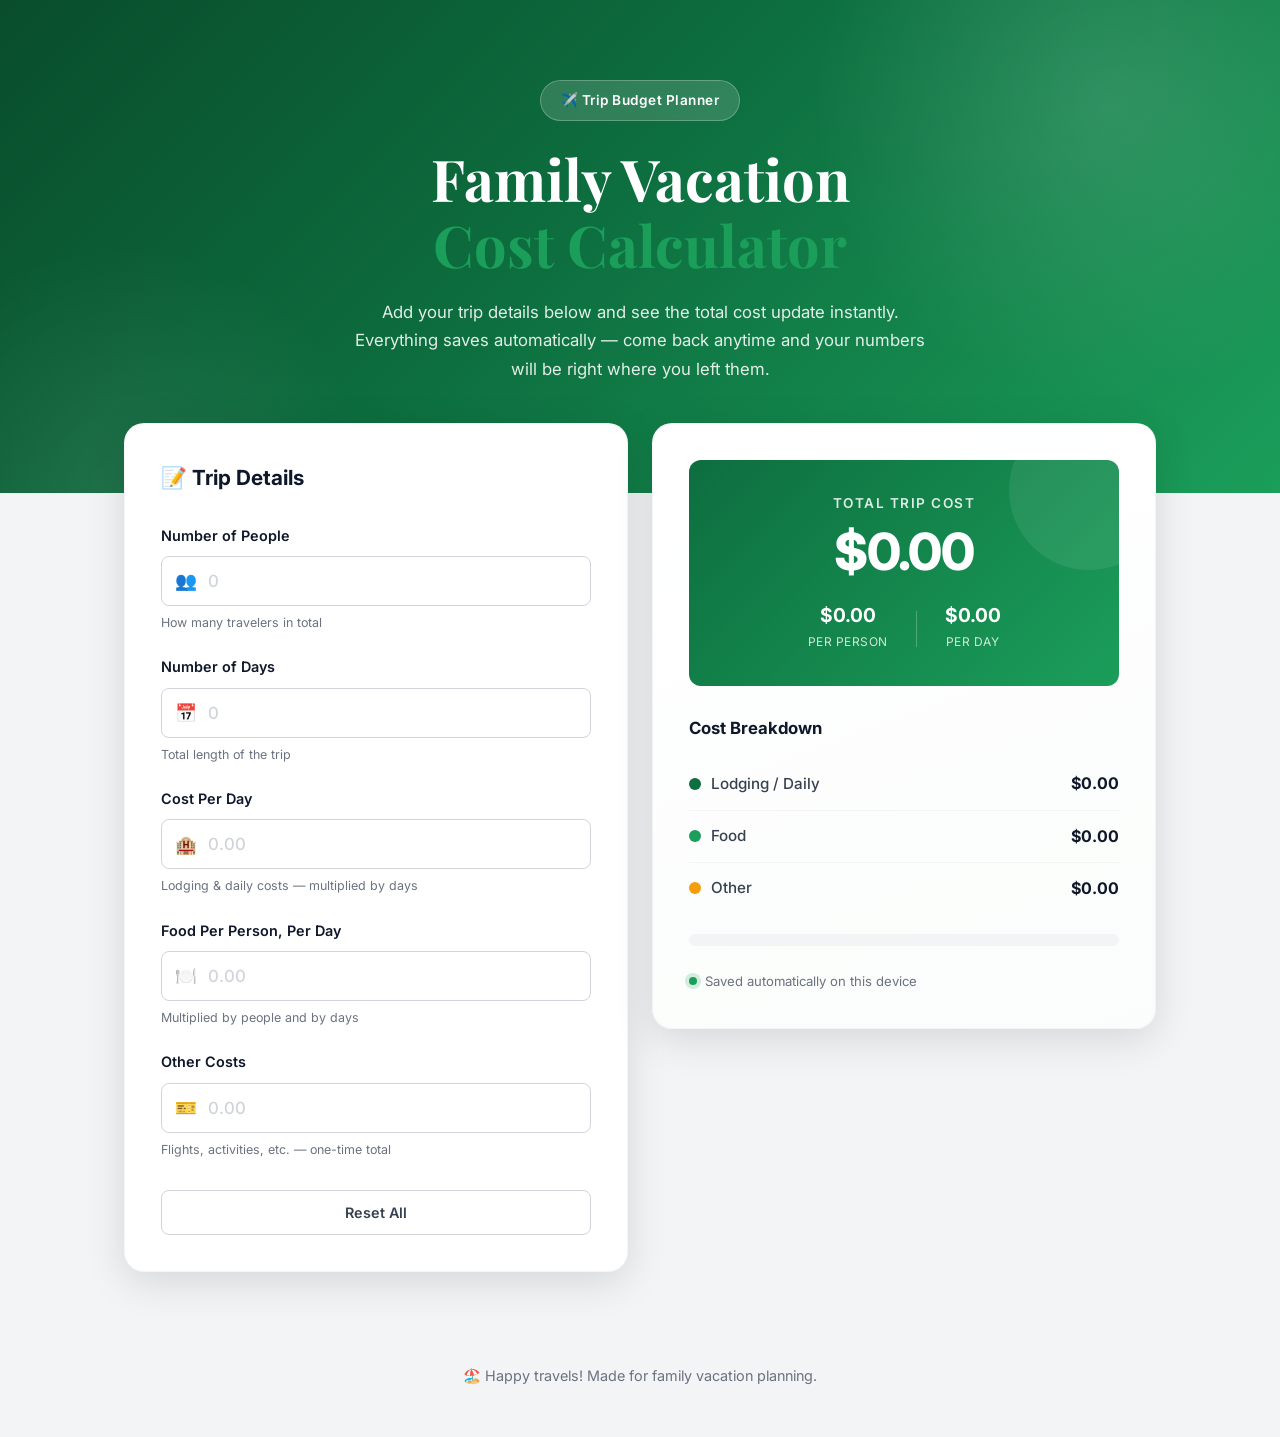
==== vacation-calculator.html @ 52aa3be4 "Add family vacation cost calculator Standalone page that totals a trip from number of people, days, " ====
<!DOCTYPE html>
<html lang="en">
<head>
  <meta charset="UTF-8">
  <meta name="viewport" content="width=device-width, initial-scale=1.0">
  <title>Family Vacation Cost Calculator</title>
  <meta name="description" content="Plan your family vacation budget. Calculate the total cost based on days, daily costs, food, extras, and the number of people.">
  <link rel="preconnect" href="https://fonts.googleapis.com">
  <link rel="preconnect" href="https://fonts.gstatic.com" crossorigin>
  <link href="https://fonts.googleapis.com/css2?family=Inter:wght@300;400;500;600;700;800&family=Playfair+Display:wght@600;700&display=swap" rel="stylesheet">
  <link rel="stylesheet" href="vacation-calculator.css">
</head>
<body>
  <!-- Header -->
  <header class="vc-hero">
    <div class="vc-hero-bg"></div>
    <div class="vc-container vc-hero-content">
      <span class="vc-badge">&#9992;&#65039; Trip Budget Planner</span>
      <h1>Family Vacation<br><span class="vc-accent">Cost Calculator</span></h1>
      <p class="vc-hero-sub">Add your trip details below and see the total cost update instantly. Everything saves automatically &mdash; come back anytime and your numbers will be right where you left them.</p>
    </div>
  </header>

  <!-- Calculator -->
  <main class="vc-main">
    <div class="vc-container">
      <div class="vc-grid">

        <!-- Inputs -->
        <section class="vc-card vc-inputs" aria-label="Trip details">
          <h2 class="vc-card-title">&#128221; Trip Details</h2>

          <div class="vc-field">
            <label for="people">Number of People</label>
            <div class="vc-input-wrap">
              <span class="vc-input-icon">&#128101;</span>
              <input type="number" id="people" min="0" step="1" inputmode="numeric" placeholder="0">
            </div>
            <small class="vc-hint">How many travelers in total</small>
          </div>

          <div class="vc-field">
            <label for="days">Number of Days</label>
            <div class="vc-input-wrap">
              <span class="vc-input-icon">&#128197;</span>
              <input type="number" id="days" min="0" step="1" inputmode="numeric" placeholder="0">
            </div>
            <small class="vc-hint">Total length of the trip</small>
          </div>

          <div class="vc-field">
            <label for="costPerDay">Cost Per Day</label>
            <div class="vc-input-wrap">
              <span class="vc-input-icon">&#127976;</span>
              <input type="number" id="costPerDay" min="0" step="0.01" inputmode="decimal" placeholder="0.00">
            </div>
            <small class="vc-hint">Lodging &amp; daily costs &mdash; multiplied by days</small>
          </div>

          <div class="vc-field">
            <label for="food">Food Per Person, Per Day</label>
            <div class="vc-input-wrap">
              <span class="vc-input-icon">&#127869;&#65039;</span>
              <input type="number" id="food" min="0" step="0.01" inputmode="decimal" placeholder="0.00">
            </div>
            <small class="vc-hint">Multiplied by people and by days</small>
          </div>

          <div class="vc-field">
            <label for="other">Other Costs</label>
            <div class="vc-input-wrap">
              <span class="vc-input-icon">&#127915;</span>
              <input type="number" id="other" min="0" step="0.01" inputmode="decimal" placeholder="0.00">
            </div>
            <small class="vc-hint">Flights, activities, etc. &mdash; one-time total</small>
          </div>

          <button type="button" id="resetBtn" class="vc-reset">Reset All</button>
        </section>

        <!-- Results -->
        <section class="vc-card vc-results" aria-label="Cost summary">
          <div class="vc-total-box">
            <span class="vc-total-label">Total Trip Cost</span>
            <span class="vc-total-value" id="totalCost">$0.00</span>
            <div class="vc-total-sub">
              <div>
                <span class="vc-sub-val" id="perPerson">$0.00</span>
                <span class="vc-sub-label">per person</span>
              </div>
              <div class="vc-sub-divider"></div>
              <div>
                <span class="vc-sub-val" id="perDay">$0.00</span>
                <span class="vc-sub-label">per day</span>
              </div>
            </div>
          </div>

          <h3 class="vc-breakdown-title">Cost Breakdown</h3>
          <ul class="vc-breakdown" id="breakdown">
            <li>
              <span class="vc-bd-name"><span class="vc-bd-dot" style="--dot:#0D6E3F"></span>Lodging / Daily</span>
              <span class="vc-bd-val" id="bdLodging">$0.00</span>
            </li>
            <li>
              <span class="vc-bd-name"><span class="vc-bd-dot" style="--dot:#1B9E5A"></span>Food</span>
              <span class="vc-bd-val" id="bdFood">$0.00</span>
            </li>
            <li>
              <span class="vc-bd-name"><span class="vc-bd-dot" style="--dot:#F59E0B"></span>Other</span>
              <span class="vc-bd-val" id="bdOther">$0.00</span>
            </li>
          </ul>

          <div class="vc-bar" id="costBar" aria-hidden="true">
            <span class="vc-bar-seg" id="barLodging" style="background:#0D6E3F"></span>
            <span class="vc-bar-seg" id="barFood" style="background:#1B9E5A"></span>
            <span class="vc-bar-seg" id="barOther" style="background:#F59E0B"></span>
          </div>

          <p class="vc-saved-note"><span class="vc-saved-dot"></span> Saved automatically on this device</p>
        </section>

      </div>
    </div>
  </main>

  <footer class="vc-footer">
    <div class="vc-container">
      <p>&#127958;&#65039; Happy travels! Made for family vacation planning.</p>
    </div>
  </footer>

  <script src="vacation-calculator.js"></script>
</body>
</html>
---- vacation-calculator.css ----
/* ===== Variables & Reset ===== */
:root {
  --primary: #0D6E3F;
  --primary-dark: #094D2C;
  --primary-light: #E8F5EE;
  --accent: #1B9E5A;
  --amber: #F59E0B;
  --dark: #0F172A;
  --gray-700: #374151;
  --gray-500: #6B7280;
  --gray-300: #D1D5DB;
  --gray-100: #F3F4F6;
  --white: #FFFFFF;
  --shadow-sm: 0 1px 3px rgba(0,0,0,0.08);
  --shadow-md: 0 4px 20px rgba(0,0,0,0.08);
  --shadow-lg: 0 10px 40px rgba(0,0,0,0.12);
  --radius-sm: 8px;
  --radius-md: 12px;
  --radius-lg: 20px;
  --transition: 0.3s cubic-bezier(0.4, 0, 0.2, 1);
}

*, *::before, *::after {
  margin: 0;
  padding: 0;
  box-sizing: border-box;
}

body {
  font-family: 'Inter', -apple-system, BlinkMacSystemFont, sans-serif;
  color: var(--gray-700);
  line-height: 1.7;
  background: var(--gray-100);
  -webkit-font-smoothing: antialiased;
}

.vc-container {
  max-width: 1080px;
  margin: 0 auto;
  padding: 0 24px;
}

.vc-accent { color: var(--accent); }

/* ===== Hero ===== */
.vc-hero {
  position: relative;
  overflow: hidden;
  padding: 80px 0 110px;
  text-align: center;
  color: var(--white);
}

.vc-hero-bg {
  position: absolute;
  inset: 0;
  background: linear-gradient(135deg, var(--primary-dark) 0%, var(--primary) 45%, var(--accent) 100%);
  z-index: 0;
}

.vc-hero-bg::before {
  content: '';
  position: absolute;
  top: -40%;
  right: -10%;
  width: 600px;
  height: 600px;
  background: radial-gradient(circle, rgba(255,255,255,0.12) 0%, transparent 70%);
  border-radius: 50%;
}

.vc-hero-bg::after {
  content: '';
  position: absolute;
  bottom: -50%;
  left: -10%;
  width: 500px;
  height: 500px;
  background: radial-gradient(circle, rgba(255,255,255,0.08) 0%, transparent 70%);
  border-radius: 50%;
}

.vc-hero-content {
  position: relative;
  z-index: 1;
}

.vc-badge {
  display: inline-block;
  background: rgba(255,255,255,0.15);
  border: 1px solid rgba(255,255,255,0.25);
  backdrop-filter: blur(10px);
  -webkit-backdrop-filter: blur(10px);
  padding: 8px 20px;
  border-radius: 100px;
  font-size: 0.85rem;
  font-weight: 600;
  letter-spacing: 0.5px;
  margin-bottom: 24px;
}

.vc-hero h1 {
  font-family: 'Playfair Display', serif;
  font-size: clamp(2.2rem, 5vw, 3.6rem);
  font-weight: 700;
  line-height: 1.15;
  margin-bottom: 20px;
  color: var(--white);
}

.vc-hero-sub {
  max-width: 600px;
  margin: 0 auto;
  font-size: 1.05rem;
  color: rgba(255,255,255,0.88);
  line-height: 1.7;
}

/* ===== Main / Layout ===== */
.vc-main {
  margin-top: -70px;
  padding-bottom: 60px;
  position: relative;
  z-index: 2;
}

.vc-grid {
  display: grid;
  grid-template-columns: 1fr 1fr;
  gap: 24px;
  align-items: start;
}

.vc-card {
  background: var(--white);
  border-radius: var(--radius-lg);
  box-shadow: var(--shadow-lg);
  border: 1px solid rgba(0,0,0,0.04);
  padding: 36px;
}

.vc-card-title {
  font-size: 1.3rem;
  color: var(--dark);
  margin-bottom: 28px;
  font-weight: 700;
}

/* ===== Inputs ===== */
.vc-field {
  margin-bottom: 22px;
}

.vc-field label {
  display: block;
  font-size: 0.9rem;
  font-weight: 600;
  color: var(--dark);
  margin-bottom: 8px;
}

.vc-input-wrap {
  position: relative;
  display: flex;
  align-items: center;
}

.vc-input-icon {
  position: absolute;
  left: 14px;
  font-size: 1.1rem;
  pointer-events: none;
  line-height: 1;
}

.vc-input-wrap input {
  width: 100%;
  padding: 14px 16px 14px 46px;
  border: 1px solid var(--gray-300);
  border-radius: var(--radius-sm);
  font-size: 1.05rem;
  font-weight: 600;
  font-family: 'Inter', sans-serif;
  color: var(--dark);
  background: var(--white);
  transition: var(--transition);
}

.vc-input-wrap input::placeholder {
  color: var(--gray-300);
  font-weight: 500;
}

.vc-input-wrap input:focus {
  outline: none;
  border-color: var(--primary);
  box-shadow: 0 0 0 3px rgba(13,110,63,0.12);
}

/* Hide number spinners for a cleaner look */
.vc-input-wrap input::-webkit-outer-spin-button,
.vc-input-wrap input::-webkit-inner-spin-button {
  -webkit-appearance: none;
  margin: 0;
}
.vc-input-wrap input[type=number] {
  -moz-appearance: textfield;
  appearance: textfield;
}

.vc-hint {
  display: block;
  margin-top: 6px;
  font-size: 0.78rem;
  color: var(--gray-500);
}

.vc-reset {
  width: 100%;
  margin-top: 8px;
  padding: 13px 24px;
  border: 1px solid var(--gray-300);
  background: var(--white);
  color: var(--gray-700);
  border-radius: var(--radius-sm);
  font-size: 0.9rem;
  font-weight: 600;
  font-family: 'Inter', sans-serif;
  cursor: pointer;
  transition: var(--transition);
}

.vc-reset:hover {
  border-color: #EF4444;
  color: #EF4444;
  background: #FEF2F2;
}

/* ===== Results ===== */
.vc-results {
  position: sticky;
  top: 24px;
  background: linear-gradient(160deg, var(--white) 0%, #FAFDFB 100%);
}

.vc-total-box {
  background: linear-gradient(135deg, var(--primary) 0%, var(--accent) 100%);
  color: var(--white);
  border-radius: var(--radius-md);
  padding: 32px 28px;
  text-align: center;
  position: relative;
  overflow: hidden;
  margin-bottom: 28px;
}

.vc-total-box::after {
  content: '';
  position: absolute;
  top: -50px;
  right: -50px;
  width: 160px;
  height: 160px;
  background: rgba(255,255,255,0.08);
  border-radius: 50%;
}

.vc-total-label {
  display: block;
  font-size: 0.85rem;
  font-weight: 600;
  text-transform: uppercase;
  letter-spacing: 1.5px;
  color: rgba(255,255,255,0.85);
  margin-bottom: 8px;
}

.vc-total-value {
  display: block;
  font-size: clamp(2.4rem, 6vw, 3.2rem);
  font-weight: 800;
  line-height: 1.1;
  letter-spacing: -1px;
}

.vc-total-sub {
  display: flex;
  align-items: center;
  justify-content: center;
  gap: 28px;
  margin-top: 24px;
  position: relative;
  z-index: 1;
}

.vc-sub-val {
  display: block;
  font-size: 1.2rem;
  font-weight: 700;
  line-height: 1.2;
}

.vc-sub-label {
  font-size: 0.75rem;
  color: rgba(255,255,255,0.8);
  text-transform: uppercase;
  letter-spacing: 0.5px;
}

.vc-sub-divider {
  width: 1px;
  height: 36px;
  background: rgba(255,255,255,0.25);
}

.vc-breakdown-title {
  font-size: 1.05rem;
  color: var(--dark);
  margin-bottom: 16px;
  font-weight: 700;
}

.vc-breakdown {
  list-style: none;
  margin-bottom: 20px;
}

.vc-breakdown li {
  display: flex;
  align-items: center;
  justify-content: space-between;
  padding: 12px 0;
  border-bottom: 1px solid var(--gray-100);
}

.vc-breakdown li:last-child {
  border-bottom: none;
}

.vc-bd-name {
  display: flex;
  align-items: center;
  gap: 10px;
  font-size: 0.95rem;
  font-weight: 500;
  color: var(--gray-700);
}

.vc-bd-dot {
  width: 12px;
  height: 12px;
  border-radius: 50%;
  background: var(--dot, var(--primary));
  flex-shrink: 0;
}

.vc-bd-val {
  font-size: 1rem;
  font-weight: 700;
  color: var(--dark);
}

.vc-bar {
  display: flex;
  width: 100%;
  height: 12px;
  border-radius: 100px;
  overflow: hidden;
  background: var(--gray-100);
  margin-bottom: 24px;
}

.vc-bar-seg {
  height: 100%;
  width: 0;
  transition: width 0.4s cubic-bezier(0.4, 0, 0.2, 1);
}

.vc-saved-note {
  display: flex;
  align-items: center;
  gap: 8px;
  font-size: 0.82rem;
  color: var(--gray-500);
}

.vc-saved-dot {
  width: 8px;
  height: 8px;
  border-radius: 50%;
  background: var(--accent);
  box-shadow: 0 0 0 4px rgba(27,158,90,0.18);
}

/* ===== Footer ===== */
.vc-footer {
  text-align: center;
  padding: 32px 0 48px;
  color: var(--gray-500);
  font-size: 0.9rem;
}

/* ===== Responsive ===== */
@media (max-width: 860px) {
  .vc-grid {
    grid-template-columns: 1fr;
  }

  .vc-results {
    position: static;
  }

  .vc-card {
    padding: 28px;
  }
}

@media (max-width: 480px) {
  .vc-container {
    padding: 0 16px;
  }

  .vc-hero {
    padding: 60px 0 100px;
  }
}
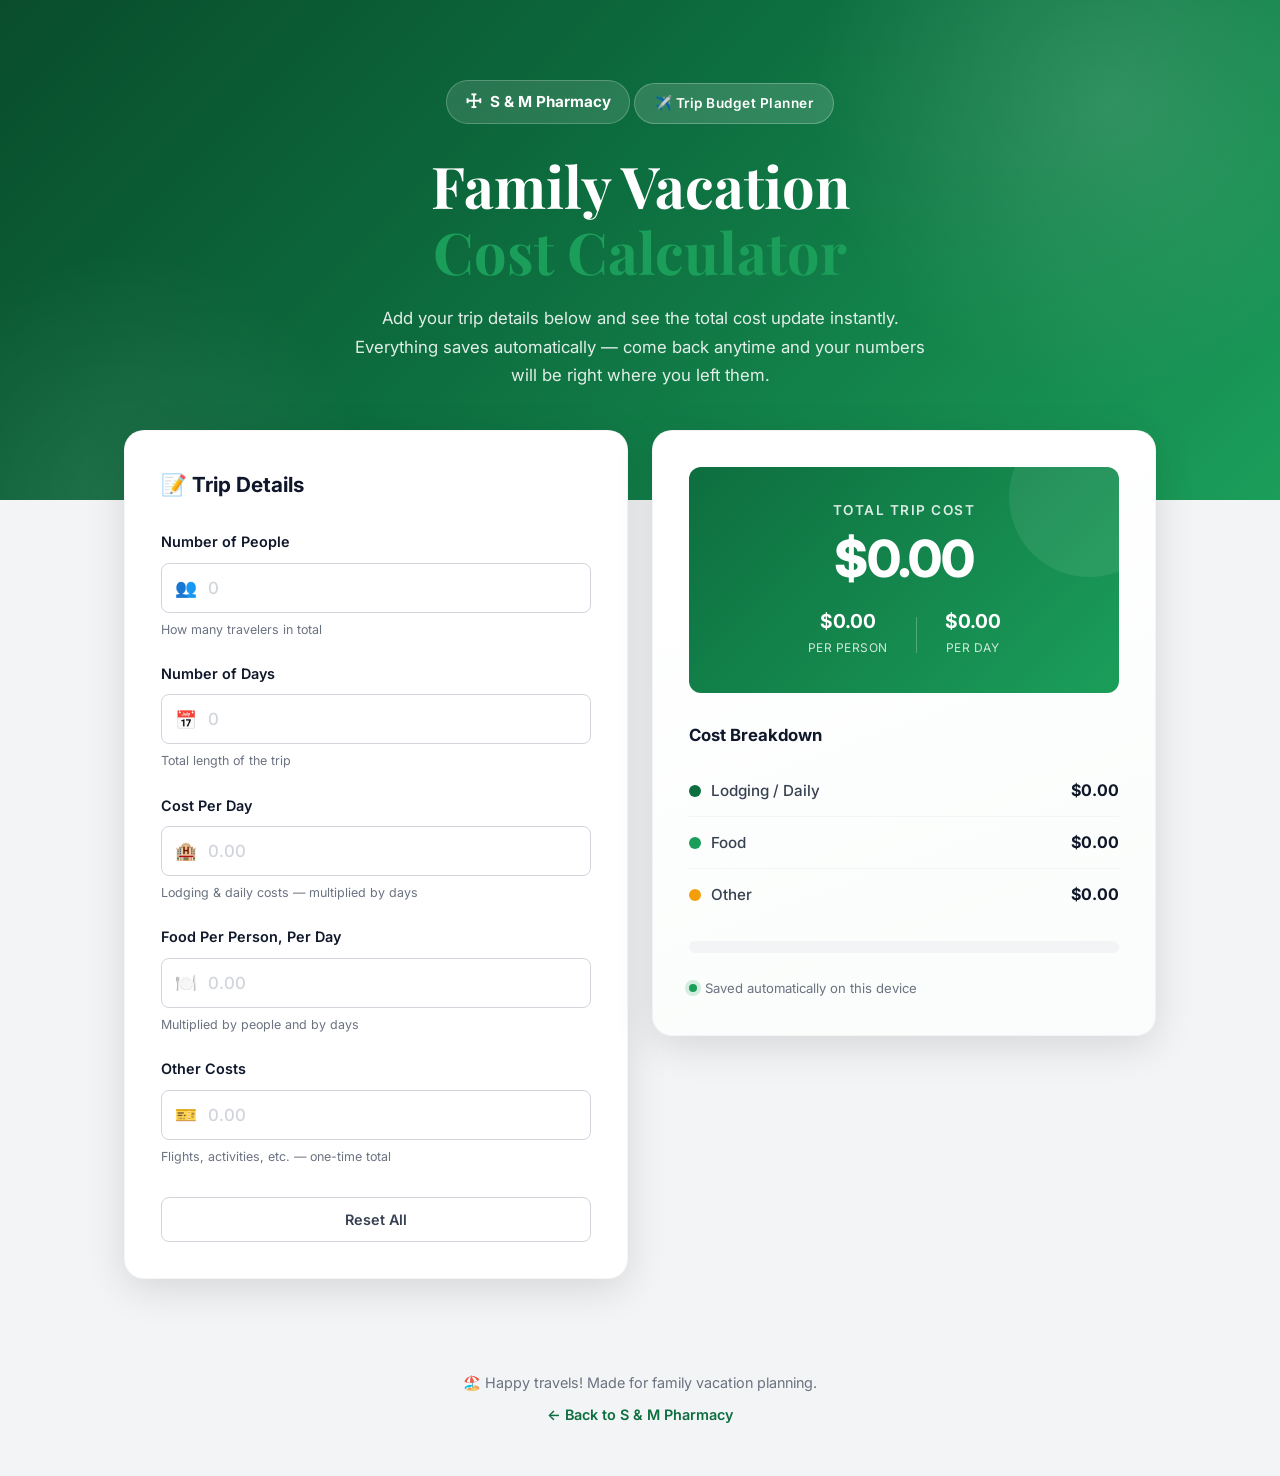
==== commit 9c2f8730: "Link calculator page back to S & M Pharmacy site Add a header pill and footer link from the vacation" ====
--- a/vacation-calculator.html
+++ b/vacation-calculator.html
@@ -15,6 +15,7 @@
   <header class="vc-hero">
     <div class="vc-hero-bg"></div>
     <div class="vc-container vc-hero-content">
+      <a href="index.html" class="vc-home-link"><span class="logo-icon">&#9769;</span> S &amp; M Pharmacy</a>
       <span class="vc-badge">&#9992;&#65039; Trip Budget Planner</span>
       <h1>Family Vacation<br><span class="vc-accent">Cost Calculator</span></h1>
       <p class="vc-hero-sub">Add your trip details below and see the total cost update instantly. Everything saves automatically &mdash; come back anytime and your numbers will be right where you left them.</p>
@@ -128,6 +129,7 @@
   <footer class="vc-footer">
     <div class="vc-container">
       <p>&#127958;&#65039; Happy travels! Made for family vacation planning.</p>
+      <p><a href="index.html" class="vc-footer-link">&larr; Back to S &amp; M Pharmacy</a></p>
     </div>
   </footer>
 
--- a/vacation-calculator.css
+++ b/vacation-calculator.css
@@ -85,6 +85,31 @@
   z-index: 1;
 }
 
+.vc-home-link {
+  display: inline-flex;
+  align-items: center;
+  gap: 8px;
+  margin-bottom: 28px;
+  padding: 8px 18px;
+  border-radius: 100px;
+  background: rgba(255,255,255,0.12);
+  border: 1px solid rgba(255,255,255,0.22);
+  color: var(--white);
+  text-decoration: none;
+  font-weight: 700;
+  font-size: 0.95rem;
+  transition: var(--transition);
+}
+
+.vc-home-link:hover {
+  background: rgba(255,255,255,0.22);
+}
+
+.vc-home-link .logo-icon {
+  font-size: 1.2rem;
+  line-height: 1;
+}
+
 .vc-badge {
   display: inline-block;
   background: rgba(255,255,255,0.15);
@@ -400,6 +425,19 @@
   font-size: 0.9rem;
 }
 
+.vc-footer-link {
+  display: inline-block;
+  margin-top: 8px;
+  color: var(--primary);
+  font-weight: 600;
+  text-decoration: none;
+  transition: var(--transition);
+}
+
+.vc-footer-link:hover {
+  color: var(--accent);
+}
+
 /* ===== Responsive ===== */
 @media (max-width: 860px) {
   .vc-grid {
